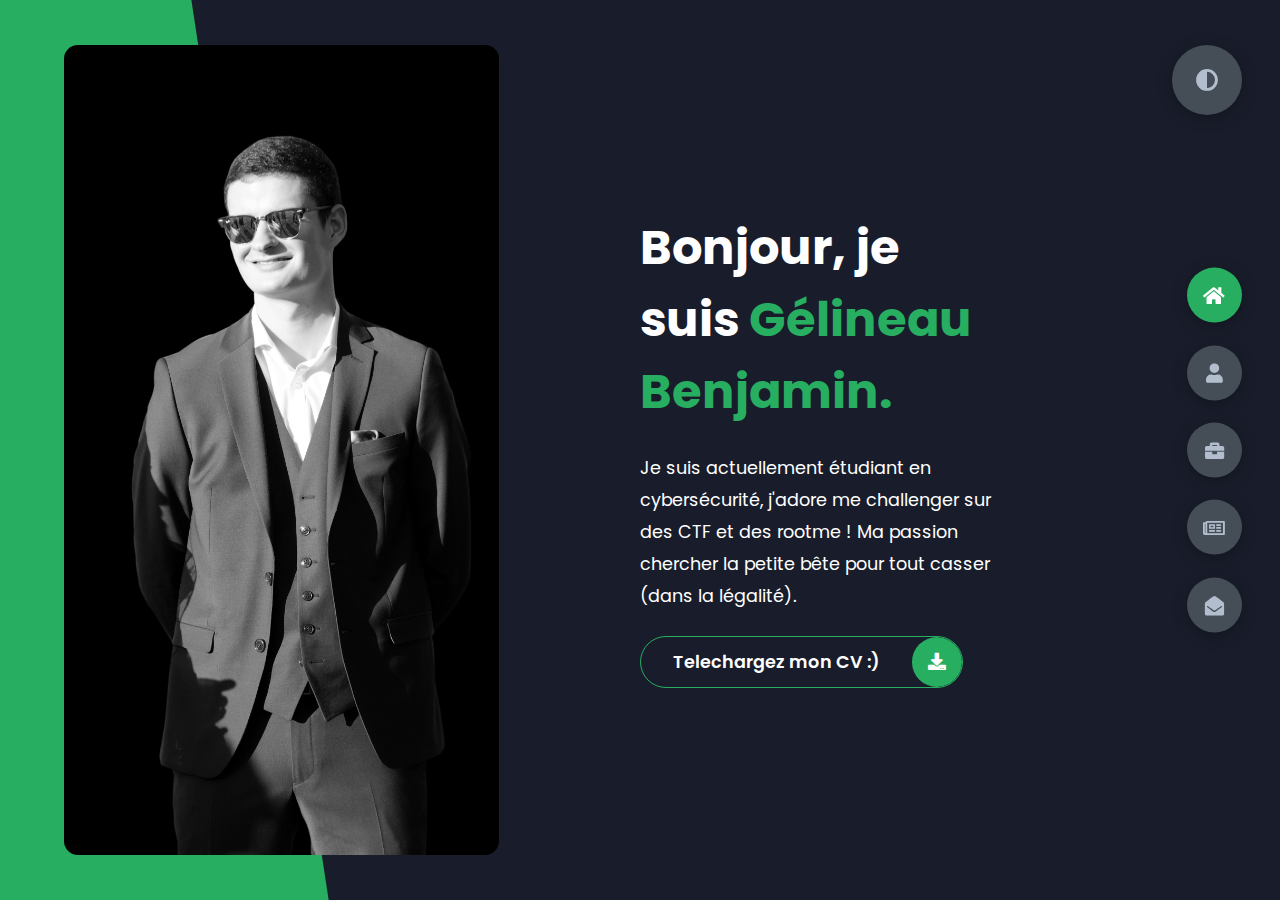
==== index.html @ f5e123f7 "first commit" ====
<!DOCTYPE html>
<html lang="en">
<head>
    <meta charset="UTF-8">
    <meta http-equiv="X-UA-Compatible" content="IE=edge">
    <meta name="viewport" content="width=device-width, initial-scale=1.0">
    <title>Portfolio</title>
    <link rel="stylesheet" href="styles/styles.css">
    <link rel="preconnect" href="https://fonts.googleapis.com">
    <link rel="preconnect" href="https://fonts.gstatic.com" crossorigin>
    <link rel="stylesheet" href="https://cdnjs.cloudflare.com/ajax/libs/font-awesome/5.15.4/css/all.min.css" integrity="sha512-1ycn6IcaQQ40/MKBW2W4Rhis/DbILU74C1vSrLJxCq57o941Ym01SwNsOMqvEBFlcgUa6xLiPY/NS5R+E6ztJQ==" crossorigin="anonymous" referrerpolicy="no-referrer" />
    <link href="https://fonts.googleapis.com/css2?family=Poppins:wght@400;500;600;700;800&display=swap" rel="stylesheet">
</head>
<body class="main-content">
    <header class="container header active" id="home">
        <div class="header-content">
            <div class="left-header">
                <div class="h-shape"></div>
                <div class="image">
                    <img src="img/hero.png" alt="">
                </div>
            </div>
            <div class="right-header">
                <h1 class="name">
                    Bonjour, je suis <span>Gélineau Benjamin.</span>
                </h1>
                <p>
                    Je suis actuellement étudiant en cybersécurité, j'adore me challenger sur des CTF et des rootme !
                    Ma passion chercher la petite bête pour tout casser (dans la légalité). 

                </p>
                <div class="btn-con">
                    <a href="" class="main-btn">
                        <span class="btn-text">Telechargez mon CV :)</span>
                        <span class="btn-icon"><i class="fas fa-download"></i></span>
                    </a>
                </div>
            </div>
        </div>
    </header>
    <main>
        <section class="container about" id="about">
            <div class="main-title">
                <h2>A propos de<span> moi</span><span class="bg-text">mon parcours</span></h2>
            </div>
            <div class="about-container">
                <!-- <div class="left-about">
                    <h4>Information About me</h4>
                    <p>
                        Lorem ipsum dolor sit amet consectetur adipisicing elit. 
                        Eveniet labore nihil obcaecati consequatur. Debitis error doloremque, 
                        vero eos vel nemo eius voluptatem dicta tenetur modi. <br /> <br /> La musica
                        delectus dolore fugiat exercitationem a, 
                        ipsum quidem quo enim natus accusamus labore dolores nam. Unde.
                        Lorem ipsum dolor sit amet consectetur, adipisicing elit. 
                        Harum non necessitatibus deleniti eum soluta.
                    </p>
                    <div class="btn-con">
                        <a href="#" class="main-btn">
                            <span class="btn-text">Download CV</span>
                            <span class="btn-icon"><i class="fas fa-download"></i></span>
                        </a>
                    </div>
                </div> -->
                <!-- <div class="right-about">
                    <div class="about-item">
                        <div class="abt-text">
                            <p class="large-text">650+</p>
                            <p class="small-text">Projects <br /> Completed</p>
                        </div>
                    </div>
                    <div class="about-item">
                        <div class="abt-text">
                            <p class="large-text">10+</p>
                            <p class="small-text">Years of <br /> experience</p>
                        </div>
                    </div>
                    <div class="about-item">
                        <div class="abt-text">
                            <p class="large-text">300+</p>
                            <p class="small-text">Happy <br /> Clients</p>
                        </div>
                    </div>
                    <div class="about-item">
                        <div class="abt-text">
                            <p class="large-text">400+</p>
                            <p class="small-text">Customer <br /> reviews</p>
                        </div>
                    </div>
                </div> -->
            </div>
            <!-- <div class="about-stats">
                <h4 class="stat-title">My Skills</h4>
                <div class="progress-bars">
                    <div class="progress-bar">
                        <p class="prog-title">html5</p>
                        <div class="progress-con">
                            <p class="prog-text">80%</p>
                            <div class="progress">
                                <span class="html"></span>
                            </div>
                        </div>
                    </div>
                    <div class="progress-bar">
                        <p class="prog-title">css3</p>
                        <div class="progress-con">
                            <p class="prog-text">95%</p>
                            <div class="progress">
                                <span class="css"></span>
                            </div>
                        </div>
                    </div>
                    <div class="progress-bar">
                        <p class="prog-title">javascript</p>
                        <div class="progress-con">
                            <p class="prog-text">75%</p>
                            <div class="progress">
                                <span class="js"></span>
                            </div>
                        </div>
                    </div>
                    <div class="progress-bar">
                        <p class="prog-title">ReactJS</p>
                        <div class="progress-con">
                            <p class="prog-text">75%</p>
                            <div class="progress">
                                <span class="react"></span>
                            </div>
                        </div>
                    </div>
                    <div class="progress-bar">
                        <p class="prog-title">NodeJS</p>
                        <div class="progress-con">
                            <p class="prog-text">87%</p>
                            <div class="progress">
                                <span class="node"></span>
                            </div>
                        </div>
                    </div>
                    <div class="progress-bar">
                        <p class="prog-title">Python</p>
                        <div class="progress-con">
                            <p class="prog-text">70%</p>
                            <div class="progress">
                                <span class="python"></span>
                            </div>
                        </div>
                    </div>
                </div>
            </div> -->
            <h4 class="stat-title">Ma ligne du temps</h4>
            <h4>Experiences</h4>
            <div class="timeline">
                <div class="timeline-item">
                    <div class="tl-icon">
                        <i class="fas fa-briefcase"></i>
                    </div>
                    <p class="tl-duration">Juin-Juillet 2022</p>
                    <h5>Stage de Superviseur réseau<span> - Telelec informatique.</span></h5>
                    <p>
                        Infogérance de parc informatique.
                    </p>
                </div>
                
                <div class="timeline-item">
                    <h4>études</h4>
                    <div class="tl-icon">
                        <i class="fas fa-briefcase"></i>
                    </div>
                    <p class="tl-duration">2020-2025</p>
                    <h5>Mastere en cybersécurité<span> - Bordeaux Ynov Campus</span></h5>
                </div>
                <div class="timeline-item">
                    <div class="tl-icon">
                        <i class="fas fa-briefcase"></i>
                    </div>
                    <p class="tl-duration">été 2021</p>
                    <h5>Préparateur de commande<span> - SCA OUEST</span></h5>
                    <p>
                        Préparateur de commande dans l'ultra frais de nuit.
                    </p>
                </div>
                <div class="timeline-item">
                    <div class="tl-icon">
                        <i class="fas fa-briefcase"></i>
                    </div>
                    <p class="tl-duration">2020</p>
                    <h5>Baccalauréat Science de l'ingénieur<span> - Lycée Nicolas Appert</span></h5>
                </div>
                <div class="timeline-item">
                    <div class="tl-icon">
                        <i class="fas fa-briefcase"></i>
                    </div>
                    <p class="tl-duration">été 2016</p>
                    <h5>Employé polyvalent<span> - Styleco saint brévin les pins</span></h5>
                    <p>
                        •Mise en place ouverture magasin mi-août 2016
                        • Réception, contrôle et anti volage des marchandises,cintrage des vêtements (50 000 pièces)
                        • Implantation des produits dans le magasin suivant un plan merchandising défini par la centrale 
                        • Mise en place des plv (publicité sur le lieu de vente)+ Montage des meubles.                        
                    </p>
                </div>
            </div>
        </section>
        <section class="container" id="portfolio">
            <div class="main-title">
                <h2>Mon <span>Portfolio</span><span class="bg-text">Mon travail</span></h2>
            </div>
            <p class="port-text">
                Voici quelques un de mes travaux réalisés lors de mes études.
            </p>
            <div class="portfolios">
                <div class="portfolio-item">
                    <div class="image">
                        <img src="img/nas.png" alt="">
                    </div>
                    <div class="hover-items">
                        <h3>Projet N.A.S Rasp</h3>
                        <div class="icons">
                            <a href="https://github.com/benjilineau/Ynov-Bordeaux-B2/tree/main/Linux/Tp3" class="icon">
                                <i class="fab fa-github"></i>
                            </a>
                        </div>
                    </div>
                </div>
                <div class="portfolio-item">
                    <div class="image">
                        <img src="img/chessgame.PNG" alt="">
                    </div>
                    <div class="hover-items">
                        <h3>Projet Chessgame hébergé CICD</h3>
                        <div class="icons">
                            <a href="https://gitlab.com/benji.gelineau/chessgame" class="icon">
                                <i class="fab fa-github"></i>
                            </a>
                        </div>
                    </div>
                </div>
                <div class="portfolio-item">
                    <div class="image">
                        <img src="img/tetris.png" alt="">
                    </div>
                    <div class="hover-items">
                        <h3>Project Tetris C#</h3>
                        <div class="icons">
                            <a href="https://github.com/benjilineau/Pojet-tetris-CSharp" class="icon">
                                <i class="fab fa-github"></i>
                            </a>
                        </div>
                    </div>
                </div>
                <div class="portfolio-item">
                    <div class="image">
                        <img src="img/forum.png" alt="">
                    </div>
                    <div class="hover-items">
                        <h3>Forum Php</h3>
                        <div class="icons">
                            <a href="https://github.com/Martinez-Esteban/forumPhp" class="icon">
                                <i class="fab fa-github"></i>
                            </a>
                        </div>
                    </div>
                </div>
                <div class="portfolio-item">
                    <div class="image">
                        <img src="img/js.png" alt="">
                    </div>
                    <div class="hover-items">
                        <h3>Piscine JS</h3>
                        <div class="icons">
                            <a href="https://github.com/benjilineau/Piscine-js" class="icon">
                                <i class="fab fa-github"></i>
                            </a>
                        </div>
                    </div>
                </div>
                <div class="portfolio-item">
                    <div class="image">
                        <img src="img/app.png" alt="">
                    </div>
                    <div class="hover-items">
                        <h3>Project App mobile</h3>
                        <div class="icons">
                            <a href="https://github.com/Kraizix/Temp-venn" class="icon">
                                <i class="fab fa-github"></i>
                            </a>
                        </div>
                    </div>
                </div>
            </div>
        </section>
        <section class="container" id="blogs">
            <div class="blogs-content">
                <div class="main-title">
                    <h2>Mon <span>Blog</span><span class="bg-text">Mes actualités</span></h2>
                </div>
                <div class="blogs">
                    <div class="blog">
                        <a href="www/entreprise.html">
                            <img src="img/telelec.png" href="entreprise.html">
                            <div class="blog-text">
                               <h4>
                                 Présentation de l'entreprise 
                                </h4>
                                <p>
                                    Dans ce blog, je vous présente la boite dans laquelle je fais mon stage de Juin-Juillet.
                                </p>
                            </div>
                        </a>
                    </div>
                    <div class="blog">
                        <a href="www/firstmission.html">
                            <img src="img/blog1.jpg" alt="">
                            <div class="blog-text">
                                <h4>
                                    Mes premières missions
                                </h4>
                                <p>
                                    Vous trouverez ici une explication des premieres missions réalisés avec l'entreprise.
                                </p>
                            </div>
                        </a>
                    </div>
                    <div class="blog">
                        <a href="www/quotidien.html">
                            <img src="img/dashboard datto.PNG" alt="">
                            <div class="blog-text">
                                <h4>
                                    Mon travail quotidien
                                </h4>
                                <p>
                                    Dans cette article, je vous parle de mes differentes tâches quotidiennes réalisés lors de ce stage.
                                </p>
                            </div>
                        </a>
                    </div>
                    <div class="blog">
                        <a href="www/follina.html">
                            <img src="img/fallina.jfif" alt="">
                            <div class="blog-text">
                                <h4>
                                    La faille Follina
                                </h4>
                                <p>
                                    Je vous explique le patch de la faille follina
                                </p>
                            </div>
                        </a>
                    </div>
                    <div class="blog">
                        <a href="www/remerciement.html">
                            <img src="img/port1.jpg" alt="">
                            <div class="blog-text">
                                <h4>
                                    Remerciements
                                </h4>
                            </div>
                        </a>
                    </div>
                    <div class="blog">
                        <img src="img/port3.jpg" alt="">
                        <div class="blog-text">
                            <h4>
                                This is what you need to know about Web Design
                            </h4>
                            <p>
                                Lorem ipsum dolor sit, amet consectetur adipisicing elit. 
                                Doloribus natus voluptas, eos obcaecati recusandae amet?
                            </p>
                        </div>
                    </div>
                </div>
            </div>
        </section>
        <section class="container contact" id="contact">
            <div class="contact-container">
                <div class="main-title">
                    <h2>Contactez <span>Moi</span><span class="bg-text">Contact</span></h2>
                </div>
                <div class="contact-content-con">
                    <div class="left-contact">
                        <h4>Contactez moi ici</h4>
                        <p>
                            Pour toutes questions ou demande d'entretiens, n'hesitez pas à me contacter via ce formulaire.
                        </p>
                        <div class="contact-info">
                            <div class="contact-item">
                                <div class="icon">
                                    <i class="fas fa-map-marker-alt"></i>
                                    <span>Location</span>
                                </div>
                                <p>
                                    : Bordeaux, France
                                </p>
                            </div>
                            <div class="contact-item">
                                <div class="icon">
                                    <i class="fas fa-envelope"></i>
                                    <span>Email</span>
                                </div>
                                <p>
                                    <span>: benjamin.gelineau@ynov.com </span>
                                </p>
                            </div>
                            <div class="contact-item">
                                <div class="icon">
                                    <i class="fas fa-user-graduate"></i>
                                    <span>Education</span>
                                </div>
                                <p>
                                    <span>: Ynov Campus, Bordeaux</span>
                                </p>
                            </div>
                            <div class="contact-item">
                                <div class="icon">
                                    <i class="fas fa-user-graduate"></i>
                                    <span>Mobile Number</span>
                                </div>
                                <p>
                                    <span>: 0643015500</span>
                                </p>
                            </div>
                            <div class="contact-item">
                                <div class="icon">
                                    <i class="fas fa-globe-africa"></i>
                                    <span>Languages</span>
                                </div>
                                <p>
                                    <span>: Francais, Anglais, Espagnol</span>
                                </p>
                            </div>
                        </div>
                        <div class="contact-icons">
                            <div class="contact-icon">
                                <a href="www.facebook.com" target="_blank">
                                    <i class="fab fa-facebook-f"></i>
                                </a>
                                <a href="#" target="_blank">
                                    <i class="fab fa-twitter"></i>
                                </a>
                                <a href="#" target="_blank">
                                    <i class="fab fa-github"></i>
                                </a>
                                <a href="#" target="_blank">
                                    <i class="fab fa-youtube"></i>
                                </a>
                            </div>
                        </div>
                    </div>
                    <div class="right-contact">
                        <form action="" class="contact-form">
                            <div class="input-control i-c-2">
                                <input type="text" required placeholder="YOUR NAME">
                                <input type="email" required placeholder="YOUR EMAIL">
                            </div>
                            <div class="input-control">
                                <input type="text" required placeholder="ENTER SUBJECT">
                            </div>
                            <div class="input-control">
                                <textarea name="" id="" cols="15" rows="8" placeholder="Message Here..."></textarea>
                            </div>
                            <div class="submit-btn">
                                <a href="#" class="main-btn">
                                    <span class="btn-text">Envoyer !</span>
                                    <span class="btn-icon"><i class="fas fa-arrow-circle-up"></i></span>
                                </a>
                            </div>
                        </form>
                    </div>
                </div>
            </div>
        </section>
    </main>

    <div class="controls">
        <div class="control active-btn" data-id="home" >
            <i class="fas fa-home"></i>
        </div>
        <div class="control" data-id="about">
            <i class="fas fa-user"></i>
        </div>
        <div class="control" data-id="portfolio">
            <i class="fas fa-briefcase"></i>
        </div>
        <div class="control" data-id="blogs">
            <i class="far fa-newspaper"></i>
        </div>
        <div class="control" data-id="contact">
            <i class="fas fa-envelope-open"></i>
        </div>
    </div>
    <div class="theme-btn">
        <i class="fas fa-adjust"></i>
    </div>
    <script src="app.js"></script>
</body>
</html>
---- styles/styles.css ----
* {
  margin: 0;
  padding: 0;
  box-sizing: border-box;
  list-style: none;
}

:root {
  --color-primary: #191d2b;
  --color-secondary: #27AE60;
  --color-white: #FFFFFF;
  --color-black: #000;
  --color-grey0: #f8f8f8;
  --color-grey-1: #dbe1e8;
  --color-grey-2: #b2becd;
  --color-grey-3: #6c7983;
  --color-grey-4: #454e56;
  --color-grey-5: #2a2e35;
  --color-grey-6: #12181b;
  --br-sm-2: 14px;
  --box-shadow-1: 0 3px 15px rgba(0, 0, 0, .3);
}

.light-mode {
  --color-primary: #FFFFFF;
  --color-secondary: #F56692;
  --color-white: #454e56;
  --color-black: #000;
  --color-grey0: #f8f8f8;
  --color-grey-1: #6c7983;
  --color-grey-2: #6c7983;
  --color-grey-3: #6c7983;
  --color-grey-4: #454e56;
  --color-grey-5: #f8f8f8;
  --color-grey-6: #12181b;
}

body {
  background-color: var(--color-primary);
  font-family: "Poppins", sans-serif;
  font-size: 1.1rem;
  color: var(--color-white);
  transition: all 0.4s ease-in-out;
}

a {
  display: inline-block;
  text-decoration: none;
  color: inherit;
  font-family: inherit;
}

header {
  min-height: 100vh;
  color: var(--color-white);
  overflow: hidden;
  padding: 0 !important;
}

section {
  min-height: 100vh;
  width: 100%;
  position: absolute;
  left: 0;
  top: 0;
  padding: 3rem 18rem;
}

.container {
  display: none;
  transform: translateY(-100%) scale(0);
  transition: all 0.4s ease-in-out;
  background-color: var(--color-primary);
}

.active {
  display: block;
  animation: appear 1s ease-in-out;
  transform: translateY(0) scaleY(1);
}

@keyframes appear {
  0% {
    transform: translateY(-100%) scaleY(0);
  }

  100% {
    transform: translateY(0) scaleY(1);
  }
}

.controls {
  position: fixed;
  z-index: 10;
  top: 50%;
  right: 3%;
  display: flex;
  flex-direction: column;
  align-items: center;
  justify-content: center;
  transform: translateY(-50%);
}

.controls .control {
  padding: 1rem;
  cursor: pointer;
  background-color: var(--color-grey-4);
  width: 55px;
  height: 55px;
  border-radius: 50%;
  display: flex;
  justify-content: center;
  align-items: center;
  margin: 0.7rem 0;
  box-shadow: var(--box-shadow-1);
}

.controls .control i {
  font-size: 1.2rem;
  color: var(--color-grey-2);
  pointer-events: none;
}

.controls .active-btn {
  background-color: var(--color-secondary);
  transition: all 0.4s ease-in-out;
}

.controls .active-btn i {
  color: var(--color-white);
}

.theme-btn {
  top: 5%;
  right: 3%;
  width: 70px;
  height: 70px;
  border-radius: 50%;
  background-color: var(--color-grey-4);
  cursor: pointer;
  position: fixed;
  display: flex;
  justify-content: center;
  align-items: center;
  box-shadow: 0 3px 15px rgba(0, 0, 0, 0.3);
  transition: all 0.1s ease-in-out;
}

.theme-btn:active {
  transform: translateY(-3px);
}

.theme-btn i {
  font-size: 1.4rem;
  color: var(--color-grey-2);
  pointer-events: none;
}

/*Header-content*/
.header-content {
  display: grid;
  grid-template-columns: repeat(2, 1fr);
  min-height: 100vh;
}

.header-content .left-header {
  display: flex;
  align-items: center;
  position: relative;
}

.header-content .left-header .h-shape {
  transition: all 0.4s ease-in-out;
  width: 65%;
  height: 100%;
  background-color: var(--color-secondary);
  position: absolute;
  left: 0;
  top: 0;
  z-index: -1;
  clip-path: polygon(0 0, 46% 0, 79% 100%, 0% 100%);
}

.header-content .left-header .image {
  border-radius: var(--br-sm-2);
  height: 90%;
  width: 68%;
  margin-left: 4rem;
  background-color: var(--color-black);
  /* -webkit-box-shadow: 5px 5px 15px 5px rgba(0,0,0,0.51); 
  box-shadow: 5px 5px 15px 5px rgba(0,0,0,0.51); */
  transition: all 0.4s ease-in-out;
}

.header-content .left-header .image img {
  width: 100%;
  height: 100%;
  object-fit: cover;
  transition: all 0.4s ease-in-out;
  filter: grayscale(100%);
}

.header-content .left-header .image img:hover {
  filter: grayscale(0);
}

.header-content .right-header {
  display: flex;
  flex-direction: column;
  justify-content: center;
  padding-right: 18rem;
}

.header-content .right-header .name {
  font-size: 3rem;
}

.header-content .right-header .name span {
  color: var(--color-secondary);
}

.header-content .right-header p {
  margin: 1.5rem 0;
  line-height: 2rem;
}

/*About*/
.about-container {
  display: grid;
  grid-template-columns: repeat(2, 1fr);
  padding-top: 3.5rem;
  padding-bottom: 5rem;
}

.about-container .right-about {
  display: grid;
  grid-template-columns: repeat(2, 1fr);
  grid-gap: 2rem;
}

.about-container .right-about .about-item {
  border: 1px solid var(--color-grey-5);
  border-radius: 5px;
  transition: all 0.4s ease-in-out;
  box-shadow: 1px 2px 15px rgba(0, 0, 0, 0.1);
}

.about-container .right-about .about-item:hover {
  cursor: default;
  transform: translateY(-5px);
  border: 1px solid var(--color-secondary);
  box-shadow: 1px 4px 15px rgba(0, 0, 0, 0.32);
}

.about-container .right-about .about-item .abt-text {
  padding: 1.5rem;
  display: flex;
  flex-direction: column;
}

.about-container .right-about .about-item .abt-text .large-text {
  font-size: 3rem;
  font-weight: 700;
  color: var(--color-secondary);
}

.about-container .right-about .about-item .abt-text .small-text {
  padding-left: 3rem;
  position: relative;
  text-transform: uppercase;
  font-size: 1.2rem;
  color: var(--color-grey-1);
  letter-spacing: 2px;
}

.about-container .right-about .about-item .abt-text .small-text::before {
  content: "";
  position: absolute;
  left: 0;
  top: 15px;
  width: 2rem;
  height: 2px;
  background-color: var(--color-grey-5);
}

.about-container .left-about {
  padding-right: 5rem;
}

.about-container .left-about p {
  line-height: 2rem;
  padding: 1rem;
  color: var(--color-grey-1);
}

.about-container .left-about h4 {
  font-size: 2rem;
  text-transform: uppercase;
}

.about-stats {
  padding-bottom: 4rem;
}

.about-stats .progress-bars {
  display: grid;
  grid-template-columns: repeat(2, 1fr);
  grid-gap: 2rem;
}

.about-stats .progress-bars .progress-bar {
  display: flex;
  flex-direction: column;
}

.about-stats .progress-bars .progress-bar .prog-title {
  text-transform: uppercase;
  font-weight: 500;
}

.about-stats .progress-bars .progress-bar .progress-con {
  display: flex;
  align-items: center;
}

.about-stats .progress-bars .progress-bar .progress-con .prog-text {
  color: var(--color-grey-2);
}

.about-stats .progress-bars .progress-bar .progress-con .progress {
  width: 100%;
  height: 0.45rem;
  background-color: var(--color-grey-4);
  margin-left: 1rem;
  position: relative;
}

.about-stats .progress-bars .progress-bar .progress-con .progress span {
  position: absolute;
  top: 0;
  left: 0;
  height: 100%;
  background-color: var(--color-secondary);
  transition: all 0.4s ease-in-out;
  width: 60%;
}

.about-stats .progress-bars .progress-bar .progress-con .progress .html {
  width: 80%;
}

.about-stats .progress-bars .progress-bar .progress-con .progress .css {
  width: 95%;
}

.about-stats .progress-bars .progress-bar .progress-con .progress .js {
  width: 75%;
}

.about-stats .progress-bars .progress-bar .progress-con .progress .react {
  width: 60%;
}

.about-stats .progress-bars .progress-bar .progress-con .progress .node {
  width: 87%;
}

.about-stats .progress-bars .progress-bar .progress-con .progress .python {
  width: 70%;
}

.stat-title {
  text-transform: uppercase;
  font-size: 1.4rem;
  text-align: center;
  padding: 3.5rem 0;
  position: relative;
}

.stat-title::before {
  content: "";
  position: absolute;
  left: 50%;
  top: 0;
  width: 40%;
  height: 1px;
  background-color: var(--color-grey-5);
  transform: translateX(-50%);
}

/*Timeline*/
.timeline {
  display: grid;
  grid-template-columns: repeat(2, 1fr);
  grid-gap: 2rem;
  padding-bottom: 3rem;
}

.timeline .timeline-item {
  position: relative;
  padding-left: 3rem;
  border-left: 1px solid var(--color-grey-5);
}

.timeline .timeline-item .tl-icon {
  position: absolute;
  left: -27px;
  top: 0;
  background-color: var(--color-secondary);
  width: 50px;
  height: 50px;
  border-radius: 50%;
  display: flex;
  align-items: center;
  justify-content: center;
}

.timeline .timeline-item .tl-icon i {
  font-size: 1.3rem;
}

.timeline .timeline-item .tl-duration {
  padding: 0.2rem 0.6rem;
  background-color: var(--color-grey-5);
  border-radius: 15px;
  display: inline-block;
  font-size: 0.8rem;
  text-transform: uppercase;
  font-weight: 500;
}

.timeline .timeline-item h5 {
  padding: 1rem 0;
  text-transform: uppercase;
  font-size: 1.3rem;
  font-weight: 600;
}

.timeline .timeline-item h5 span {
  color: var(--color-grey-2);
  font-weight: 500;
  font-size: 1.2rem;
}

.timeline .timeline-item p {
  color: var(--color-grey-2);
}

.port-text {
  padding: 2rem 0;
  text-align: center;
}

.portfolios {
  display: grid;
  grid-template-columns: repeat(3, 1fr);
  grid-gap: 2rem;
  margin-top: 3rem;
}

.portfolios .portfolio-item {
  position: relative;
  border-radius: 15px;
}

.portfolios .portfolio-item img {
  width: 100%;
  height: 300px;
  object-fit: cover;
  border-radius: 15px;
}

.portfolios .portfolio-item .hover-items {
  width: 100%;
  height: 100%;
  background-color: var(--color-secondary);
  position: absolute;
  left: 0;
  top: 0;
  border-radius: 15px;
  display: flex;
  justify-content: center;
  align-items: center;
  flex-direction: column;
  opacity: 0;
  transform: scale(0);
  transition: all 0.4s ease-in-out;
}

.portfolios .portfolio-item .hover-items h3 {
  font-size: 1.5rem;
  color: var(--color-white);
  margin-bottom: 1.5rem;
}

.portfolios .portfolio-item .hover-items .icons {
  display: flex;
  justify-content: center;
  align-items: center;
}

.portfolios .portfolio-item .hover-items .icons .icon {
  background-color: var(--color-primary);
  border-radius: 50%;
  width: 50px;
  height: 50px;
  display: flex;
  align-items: center;
  justify-content: center;
  margin: 0 1rem;
  cursor: pointer;
  transition: all 0.4s ease-in-out;
}

.portfolios .portfolio-item .hover-items .icons .icon i {
  font-size: 1.5rem;
  color: var(--color-white);
  margin: 0 1rem;
}

.portfolios .portfolio-item .hover-items .icons .icon:hover {
  background-color: var(--color-white);
}

.portfolios .portfolio-item .hover-items .icons .icon:hover i {
  color: var(--color-primary);
}

.portfolio-item:hover .hover-items {
  opacity: 1;
  transform: scale(1);
}

.blogs {
  display: grid;
  grid-template-columns: repeat(3, 1fr);
  grid-gap: 2rem;
  margin-top: 3rem;
}

.blogs .blog {
  position: relative;
  background-color: var(--color-grey-5);
  border-radius: 5px;
  box-shadow: 1px 1px 20px rgba(0, 0, 0, 0.1);
  transition: all 0.4s ease-in-out;
}

.blogs .blog:hover {
  box-shadow: 1px 1px 20px rgba(0, 0, 0, 0.3);
  transform: translateY(-5px);
  transition: all 0.4s ease-in-out;
}

.blogs .blog:hover img {
  filter: grayscale(0);
  transform: scale(1.1);
  box-shadow: 0px 4px 15px rgba(0, 0, 0, 0.8);
}

.blogs .blog img {
  width: 100%;
  height: 300px;
  object-fit: cover;
  border-top-left-radius: 5px;
  border-top-right-radius: 5px;
  filter: grayscale(100%);
  transition: all 0.4s ease-in-out;
}

.blogs .blog .blog-text {
  margin-top: -7px;
  padding: 1.1rem;
  border-top: 8px solid var(--color-secondary);
}

.blogs .blog .blog-text h4 {
  font-size: 1.5rem;
  margin-bottom: 0.7rem;
  transition: all 0.4s ease-in-out;
  cursor: pointer;
}

.blogs .blog .blog-text h4:hover {
  color: var(--color-secondary);
}

.blogs .blog .blog-text p {
  color: var(--color-grey-2);
  line-height: 2rem;
  padding-bottom: 1rem;
}

.contact-content-con {
  display: flex;
  padding-top: 3.5rem;
}

.contact-content-con .left-contact {
  flex: 2;
}

.contact-content-con .left-contact h4 {
  margin-top: 1rem;
  font-size: 2rem;
  text-transform: uppercase;
}

.contact-content-con .left-contact p {
  margin: 1rem 0;
  line-height: 2rem;
}

.contact-content-con .left-contact .contact-info .contact-item {
  display: flex;
  align-items: center;
  justify-content: space-between;
}

.contact-content-con .left-contact .contact-info .contact-item p {
  margin: 0.3rem 0 !important;
  padding: 0 !important;
}

.contact-content-con .left-contact .contact-info .contact-item .icon {
  display: grid;
  grid-template-columns: 40px 1fr;
}

.contact-content-con .left-contact .contact-info .contact-item .icon i {
  display: flex;
  align-items: center;
  font-size: 1.3rem;
}

.contact-content-con .left-contact .contact-icon {
  display: flex;
  margin-top: 2rem;
}

.contact-content-con .left-contact .contact-icon a {
  display: flex;
  align-items: center;
  color: var(--color-white);
  background-color: var(--color-grey-5);
  cursor: pointer;
  justify-content: center;
  width: 50px;
  height: 50px;
  border-radius: 50%;
  margin: 0 0.4rem;
  transition: all 0.4s ease-in-out;
}

.contact-content-con .left-contact .contact-icon a:hover {
  background-color: var(--color-secondary);
}

.contact-content-con .left-contact .contact-icon a:hover i {
  color: var(--color-primary);
}

.contact-content-con .left-contact .contact-icon a i {
  display: flex;
  align-items: center;
  justify-content: center;
  font-size: 1.3rem;
}

.contact-content-con .right-contact {
  flex: 3;
  margin-left: 3rem;
}

.contact-content-con .right-contact .input-control {
  margin: 1.5rem 0;
}

.contact-content-con .right-contact .input-control input,
.contact-content-con .right-contact .input-control textarea {
  border-radius: 30px;
  font-weight: inherit;
  font-size: inherit;
  font-family: inherit;
  padding: 0.8rem 1.1rem;
  outline: none;
  border: none;
  background-color: var(--color-grey-5);
  width: 100%;
  color: var(--color-white);
  resize: none;
}

.contact-content-con .right-contact .i-c-2 {
  display: flex;
}

.contact-content-con .right-contact .i-c-2 :last-child {
  margin-left: 1.5rem;
}

.contact-content-con .right-contact .submit-btn {
  display: flex;
  justify-content: flex-start;
}

/*Independed components*/
.btn-con {
  display: flex;
  align-self: flex-start;
}

.main-btn {
  border-radius: 30px;
  color: inherit;
  font-weight: 600;
  position: relative;
  border: 1px solid var(--color-secondary);
  display: flex;
  align-self: flex-start;
  align-items: center;
  overflow: hidden;
}

.main-btn .btn-text {
  padding: 0 2rem;
}

.main-btn .btn-icon {
  background-color: var(--color-secondary);
  display: flex;
  align-items: center;
  justify-content: center;
  border-radius: 50%;
  padding: 1rem;
}

.main-btn::before {
  content: "";
  position: absolute;
  top: 0;
  right: 0;
  transform: translateX(100%);
  transition: all 0.4s ease-out;
  z-index: -1;
}

.main-btn:hover {
  transition: all 0.4s ease-out;
}

.main-btn:hover::before {
  width: 100%;
  height: 100%;
  background-color: var(--color-secondary);
  transform: translateX(0);
  transition: all 0.4s ease-out;
}

.main-title {
  text-align: center;
}

.main-title h2 {
  position: relative;
  text-transform: uppercase;
  font-size: 4rem;
  font-weight: 700;
}

.main-title h2 span {
  color: var(--color-secondary);
}

.main-title h2 .bg-text {
  position: absolute;
  top: 50%;
  left: 50%;
  color: var(--color-grey-5);
  transition: all 0.4s ease-in-out;
  z-index: -1;
  transform: translate(-50%, -50%);
  font-weight: 800;
  font-size: 6.3rem;
}

.about-container .left-about p {
  padding-left: 0;
}

@media screen and (max-width: 600px) {
  header {
    padding: 0 !important;
  }

  .theme-btn {
    width: 50px;
    height: 50px;
  }

  .header-content {
    grid-template-columns: repeat(1, 1fr);
    padding-bottom: 6rem;
  }

  .left-header .h-shape {
    display: none;
  }

  .right-header {
    grid-row: 1;
    padding-right: 0rem !important;
    width: 90%;
    margin: 0 auto;
  }

  .right-header .name {
    font-size: 2.5rem !important;
    text-align: center;
    padding-top: 3rem;
  }

  .header-content .left-header .image {
    margin: 0 auto;
    width: 90%;
  }

  .controls {
    top: auto;
    bottom: 0;
    flex-direction: row;
    justify-content: center;
    left: 50%;
    transform: translateX(-50%);
    width: 100%;
    background-color: var(--color-grey-5);
  }

  .controls .control {
    margin: 1rem 0.3rem;
  }

  .about-container {
    grid-template-columns: repeat(1, 1fr);
  }

  .about-container .right-about {
    grid-template-columns: repeat(1, 1fr);
    padding-top: 2.5rem;
  }

  .about-container .left-about {
    padding-right: 0;
  }

  .about-container .left-about p {
    padding-left: 0;
  }

  .timeline {
    grid-template-columns: repeat(1, 1fr);
    padding-bottom: 6rem;
  }

  .container {
    padding: 2rem 2.5rem !important;
  }

  .about-stats .progress-bars {
    grid-template-columns: repeat(1, 1fr);
  }

  .portfolios {
    grid-template-columns: repeat(1, 1fr);
    padding-bottom: 6rem;
    margin-top: 1rem;
  }

  .blogs {
    grid-template-columns: repeat(1, 1fr);
    padding-bottom: 6rem;
  }

  .contact-content-con {
    flex-direction: column;
  }

  .contact-content-con .right-contact {
    margin-left: 0;
    margin-top: 2.5rem;
  }

  .contact-content-con .right-contact .i-c-2 {
    flex-direction: column;
  }

  .contact-content-con .right-contact .i-c-2 :last-child {
    margin-left: 0;
    margin-top: 1.5rem;
  }

  .contact-content-con .right-contact {
    margin-bottom: 6rem;
  }

  .contact-item {
    flex-direction: column;
    margin: 1rem 0;
  }

  .contact-item p {
    font-size: 15px;
    color: var(--color-grey-2);
  }

  .contact-item span {
    font-size: 15px;
  }

  .contact-item .icon {
    grid-template-columns: 25px 1fr;
  }

  .main-title h2 {
    font-size: 2rem;
  }

  .main-title h2 span {
    font-size: 2.3rem;
  }

  .main-title h2 .bg-text {
    font-size: 2.3rem;
  }
}

@media screen and (max-width: 1432px) {
  .container {
    padding: 7rem 11rem;
  }

  .contact-content-con {
    flex-direction: column;
  }

  .contact-content-con .right-contact {
    margin-left: 0;
    margin-top: 2.5rem;
  }

  .contact-content-con .right-contact .i-c-2 {
    flex-direction: column;
  }

  .contact-content-con .right-contact .i-c-2 :last-child {
    margin-left: 0;
    margin-top: 1.5rem;
  }

  .contact-content-con .right-contact {
    margin-bottom: 6rem;
  }

  .main-title h2 .bg-text {
    font-size: 5.5rem;
  }
}

@media screen and (max-width: 1250px) {
  .blogs {
    grid-template-columns: repeat(2, 1fr);
    margin-top: 6rem;
  }

  .portfolios {
    grid-template-columns: repeat(2, 1fr);
  }

  .header-content .right-header {
    padding-right: 9rem;
  }
}

@media screen and (max-width: 660px) {
  .blogs {
    grid-template-columns: repeat(1, 1fr);
  }

  .portfolios {
    grid-template-columns: repeat(1, 1fr);
  }
}

@media screen and (max-width: 1070px) {
  .about-container {
    grid-template-columns: repeat(1, 1fr);
  }

  .about-container .right-about {
    padding-top: 2.5rem;
  }

  .main-title h2 {
    font-size: 4rem;
  }

  .main-title h2 span {
    font-size: 4rem;
  }

  .main-title h2 .bg-text {
    font-size: 4.5rem;
  }
}

@media screen and (max-width: 970px) {
  .container {
    padding: 7rem 6rem;
  }

  .about-container .left-about {
    padding-right: 0rem;
  }

  .header-content {
    grid-template-columns: repeat(1, 1fr);
    padding-bottom: 6rem;
  }

  .left-header .h-shape {
    display: none;
  }

  .left-header .image {
    width: 90% !important;
    margin: 0 auto !important;
  }

  .right-header {
    grid-row: 1;
    padding-right: 0rem !important;
    width: 90%;
    margin: 0 auto;
  }

  .right-header .name {
    font-size: 2.5rem !important;
    text-align: center;
    padding-top: 3rem;
  }
}

@media screen and (max-width: 700px) {
  .container {
    padding: 7rem 3rem;
  }

  .about-stats .progress-bars {
    grid-template-columns: repeat(1, 1fr);
  }

  .about-container .right-about {
    grid-template-columns: repeat(1, 1fr);
  }

  .timeline {
    grid-template-columns: repeat(1, 1fr);
  }

  .main-title h2 {
    font-size: 3rem;
  }

  .main-title h2 span {
    font-size: 3rem;
  }

  .main-title h2 .bg-text {
    font-size: 4rem;
  }
}

/*# sourceMappingURL=styles.css.map */
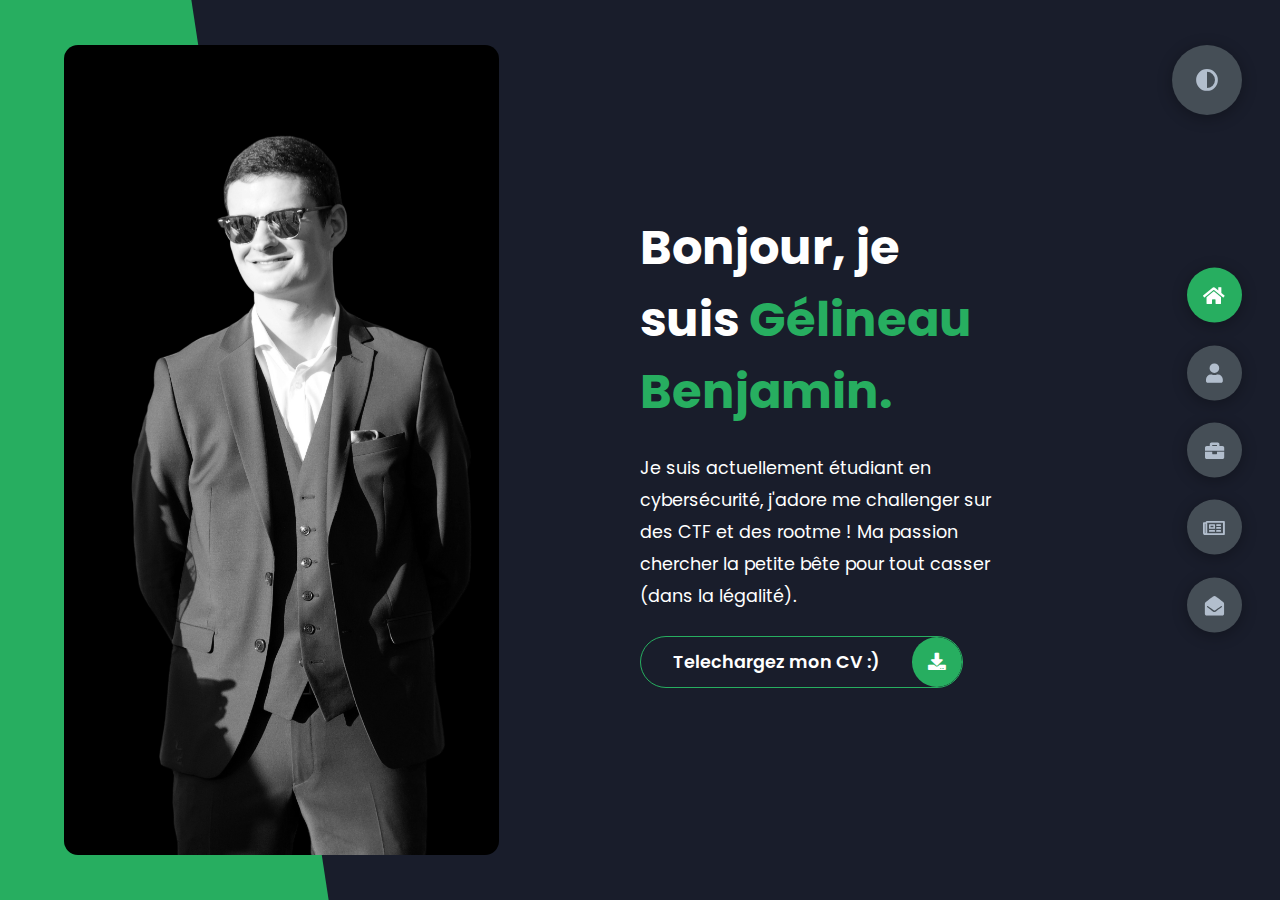
==== commit 2763d4f7: "cv" ====
--- a/index.html
+++ b/index.html
@@ -4,7 +4,7 @@
     <meta charset="UTF-8">
     <meta http-equiv="X-UA-Compatible" content="IE=edge">
     <meta name="viewport" content="width=device-width, initial-scale=1.0">
-    <title>Portfolio</title>
+    <title>Gelineau Benjamin</title>
     <link rel="stylesheet" href="styles/styles.css">
     <link rel="preconnect" href="https://fonts.googleapis.com">
     <link rel="preconnect" href="https://fonts.gstatic.com" crossorigin>
@@ -30,7 +30,7 @@
 
                 </p>
                 <div class="btn-con">
-                    <a href="" class="main-btn">
+                    <a href="https://github.com/benjilineau/YnovBlog" class="main-btn">
                         <span class="btn-text">Telechargez mon CV :)</span>
                         <span class="btn-icon"><i class="fas fa-download"></i></span>
                     </a>
@@ -355,20 +355,9 @@
                                 <h4>
                                     Remerciements
                                 </h4>
-                            </div>
-                        </a>
-                    </div>
-                    <div class="blog">
-                        <img src="img/port3.jpg" alt="">
-                        <div class="blog-text">
-                            <h4>
-                                This is what you need to know about Web Design
-                            </h4>
-                            <p>
-                                Lorem ipsum dolor sit, amet consectetur adipisicing elit. 
-                                Doloribus natus voluptas, eos obcaecati recusandae amet?
-                            </p>
-                        </div>
+                                <p> Je remercie les personnes qui m'ont aidé dans le succès de ce stage.</p>
+                            </div>
+                        </a>
                     </div>
                 </div>
             </div>
@@ -388,63 +377,40 @@
                             <div class="contact-item">
                                 <div class="icon">
                                     <i class="fas fa-map-marker-alt"></i>
-                                    <span>Location</span>
+                                    <span>Location : Bordeaux, France</span>
                                 </div>
-                                <p>
-                                    : Bordeaux, France
-                                </p>
                             </div>
                             <div class="contact-item">
                                 <div class="icon">
                                     <i class="fas fa-envelope"></i>
-                                    <span>Email</span>
+                                    <span>Email : benjamin.gelineau@ynov.com </span>
                                 </div>
-                                <p>
-                                    <span>: benjamin.gelineau@ynov.com </span>
-                                </p>
                             </div>
                             <div class="contact-item">
                                 <div class="icon">
                                     <i class="fas fa-user-graduate"></i>
-                                    <span>Education</span>
+                                    <span>Education : Ynov Campus, Bordeaux</span>
                                 </div>
-                                <p>
-                                    <span>: Ynov Campus, Bordeaux</span>
-                                </p>
                             </div>
                             <div class="contact-item">
                                 <div class="icon">
                                     <i class="fas fa-user-graduate"></i>
-                                    <span>Mobile Number</span>
+                                    <span>Mobile Number : 0643015500</span>
                                 </div>
-                                <p>
-                                    <span>: 0643015500</span>
-                                </p>
                             </div>
                             <div class="contact-item">
                                 <div class="icon">
                                     <i class="fas fa-globe-africa"></i>
-                                    <span>Languages</span>
+                                    <span>Languages : Francais, Anglais, Espagnol</span>
                                 </div>
-                                <p>
-                                    <span>: Francais, Anglais, Espagnol</span>
-                                </p>
                             </div>
                         </div>
                         <div class="contact-icons">
                             <div class="contact-icon">
-                                <a href="www.facebook.com" target="_blank">
-                                    <i class="fab fa-facebook-f"></i>
-                                </a>
-                                <a href="#" target="_blank">
-                                    <i class="fab fa-twitter"></i>
-                                </a>
-                                <a href="#" target="_blank">
+                                <a href="https://github.com/benjilineau" target="_blank">
                                     <i class="fab fa-github"></i>
                                 </a>
-                                <a href="#" target="_blank">
-                                    <i class="fab fa-youtube"></i>
-                                </a>
+                        
                             </div>
                         </div>
                     </div>
@@ -461,7 +427,7 @@
                                 <textarea name="" id="" cols="15" rows="8" placeholder="Message Here..."></textarea>
                             </div>
                             <div class="submit-btn">
-                                <a href="#" class="main-btn">
+                                <a href="index.html" class="main-btn">
                                     <span class="btn-text">Envoyer !</span>
                                     <span class="btn-icon"><i class="fas fa-arrow-circle-up"></i></span>
                                 </a>
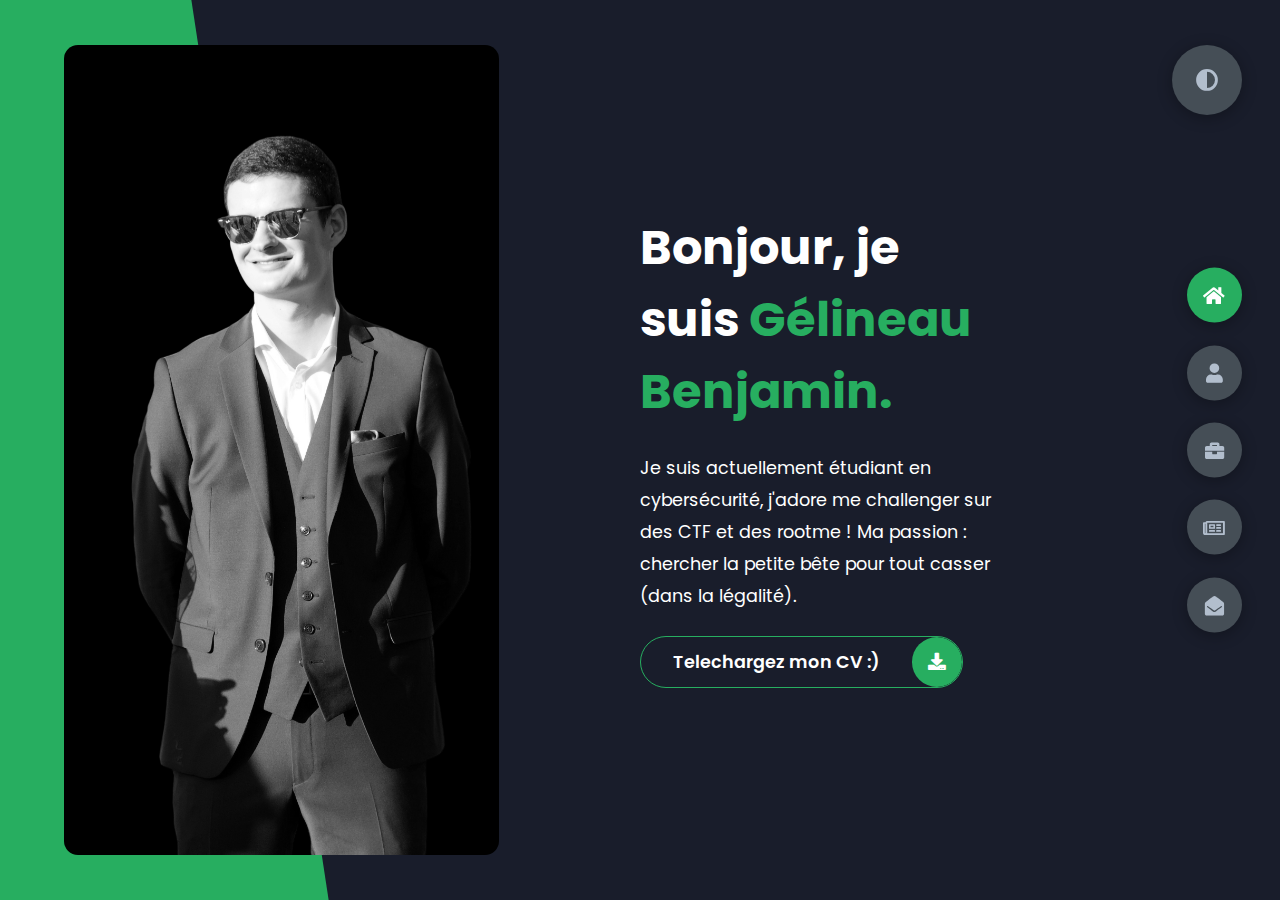
==== commit e8035a8c: "orthographe" ====
--- a/index.html
+++ b/index.html
@@ -26,7 +26,7 @@
                 </h1>
                 <p>
                     Je suis actuellement étudiant en cybersécurité, j'adore me challenger sur des CTF et des rootme !
-                    Ma passion chercher la petite bête pour tout casser (dans la légalité). 
+                    Ma passion : chercher la petite bête pour tout casser (dans la légalité). 
 
                 </p>
                 <div class="btn-con">
@@ -192,9 +192,9 @@
                         <i class="fas fa-briefcase"></i>
                     </div>
                     <p class="tl-duration">été 2016</p>
-                    <h5>Employé polyvalent<span> - Styleco saint brévin les pins</span></h5>
+                    <h5>Employé polyvalent<span> - Styleco <</Saint->Brévin les pins</span></h5>
                     <p>
-                        •Mise en place ouverture magasin mi-août 2016
+                        • Mise en place ouverture magasin mi-août 2016
                         • Réception, contrôle et anti volage des marchandises,cintrage des vêtements (50 000 pièces)
                         • Implantation des produits dans le magasin suivant un plan merchandising défini par la centrale 
                         • Mise en place des plv (publicité sur le lieu de vente)+ Montage des meubles.                        
@@ -317,7 +317,7 @@
                                     Mes premières missions
                                 </h4>
                                 <p>
-                                    Vous trouverez ici une explication des premieres missions réalisés avec l'entreprise.
+                                    Vous trouverez ici une explication des premieres missions réalisées avec l'entreprise.
                                 </p>
                             </div>
                         </a>
@@ -330,7 +330,7 @@
                                     Mon travail quotidien
                                 </h4>
                                 <p>
-                                    Dans cette article, je vous parle de mes differentes tâches quotidiennes réalisés lors de ce stage.
+                                    Dans cet article, je vous parle de mes differentes tâches quotidiennes réalisées lors de ce stage.
                                 </p>
                             </div>
                         </a>
@@ -371,7 +371,7 @@
                     <div class="left-contact">
                         <h4>Contactez moi ici</h4>
                         <p>
-                            Pour toutes questions ou demande d'entretiens, n'hesitez pas à me contacter via ce formulaire.
+                            Pour toutes questions ou demande d'entretien, n'hesitez pas à me contacter via ce formulaire.
                         </p>
                         <div class="contact-info">
                             <div class="contact-item">
